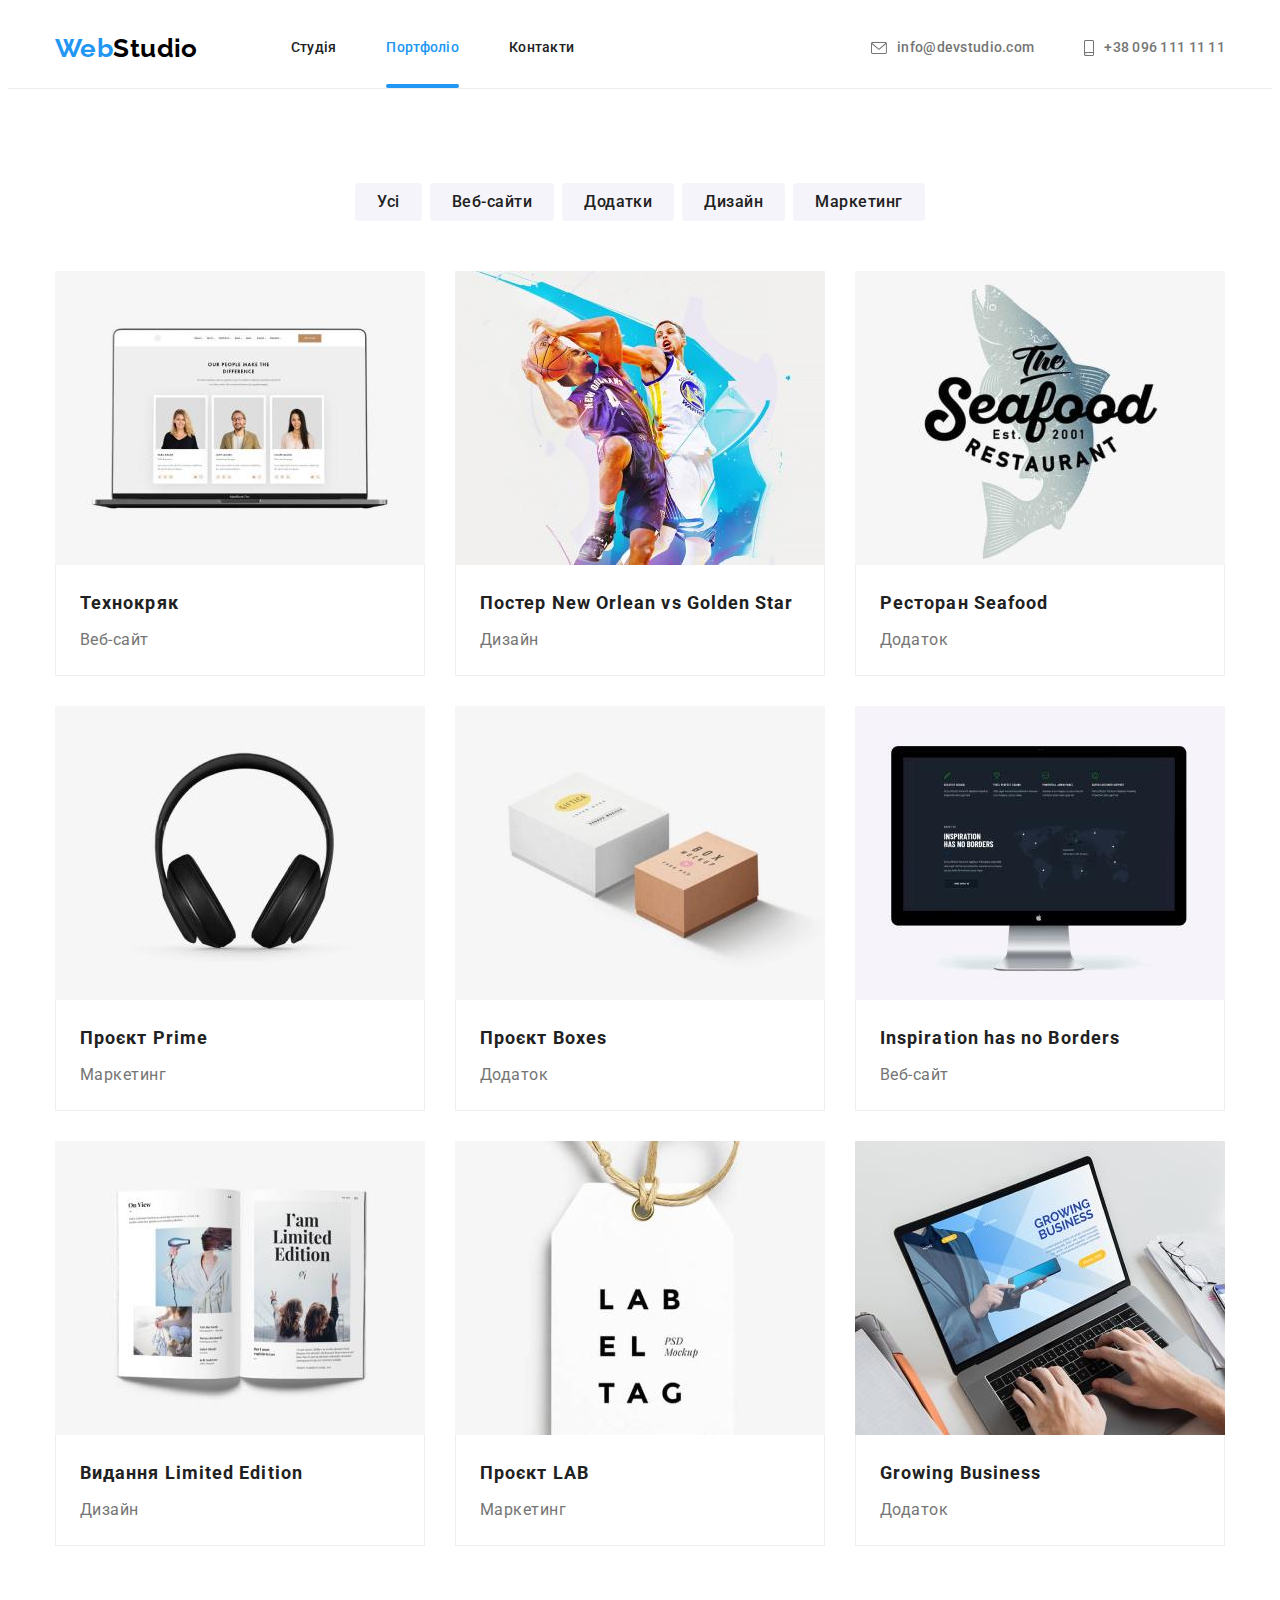
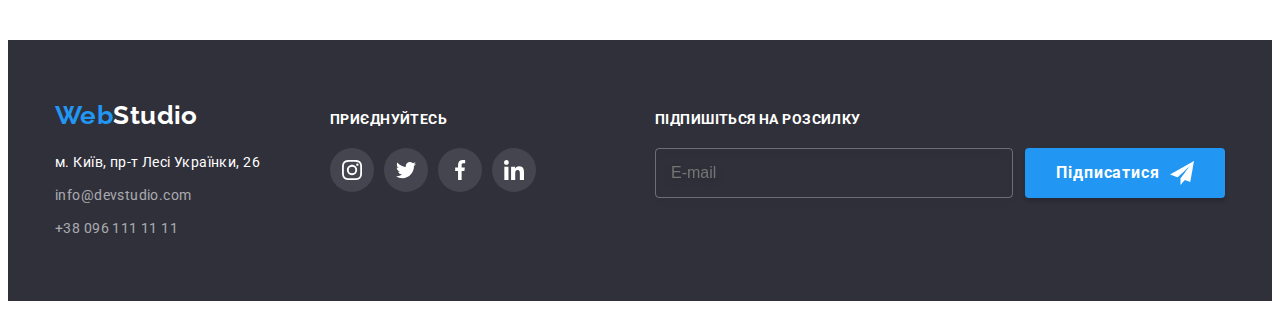
==== portfolio.html @ 184d9c99 "Initial commit" ====
<!DOCTYPE html>
<html lang="uk">
  <head>
    <meta charset="UTF-8" />
    <meta http-equiv="X-UA-Compatible" content="IE=edge" />
    <meta name="viewport" content="width=device-width, initial-scale=1.0" />
    <title>Портфоліо</title>
    <link
      rel="stylesheet"
      href="https://cdnjs.cloudflare.com/ajax/libs/modern-normalize/1.1.0/modern-normalize.min.css"
      integrity="sha512-wpPYUAdjBVSE4KJnH1VR1HeZfpl1ub8YT/NKx4PuQ5NmX2tKuGu6U/JRp5y+Y8XG2tV+wKQpNHVUX03MfMFn9Q=="
      crossorigin="anonymous"
      referrerpolicy="no-referrer"
    />
    <link
      href="https://fonts.googleapis.com/css2?family=Raleway:wght@700&family=Roboto:wght@400;500;700;900&display=swap"
      rel="stylesheet"
    />
    <link rel="stylesheet" href="./css/styles.css" />
  </head>
  <body>
    <!-- Header -->
    <header class="header">
      <div class="container header-container">
        <a class="logo" lang="en" href="./index.html">Web<span class="logo-studio">Studio</span></a>
        <nav class="main-menu">
          <ul class="site-nav">
            <li><a class="nav-link link" href="./index.html">Студія</a></li>
            <li><a class="nav-link link current" href="./portfolio.html">Портфоліо</a></li>
            <li><a class="nav-link link" href="#">Контакти</a></li>
          </ul>
        </nav>
        <ul class="contacts">
          <li>
            <a class="contacts-items" href="mailto:info@devstudio.com">
              <svg class="header-icon" width="16" height="12">
                <use href="./Images/symbol-defs.svg#envelope_new"></use>
              </svg>
              info@devstudio.com</a
            >
          </li>
          <li>
            <a class="contacts-items" href="tel:+380961111111">
              <svg class="header-icon" width="10" height="16">
                <use href="./Images/symbol-defs.svg#icon-smartphone"></use>
              </svg>
              +38 096 111 11 11</a
            >
          </li>
        </ul>
      </div>
    </header>
    <!-- Main section -->
    <main>
      <!-- Hero -->
      <section class="section">
        <div class="container">
          <h1 class="hidden-title">Портфоліо</h1>
          <ul class="filters">
            <li><button class="filter-button" type="button">Усі</button></li>
            <li><button class="filter-button" type="button">Веб-сайти</button></li>
            <li><button class="filter-button" type="button">Додатки</button></li>
            <li><button class="filter-button" type="button">Дизайн</button></li>
            <li><button class="filter-button" type="button">Маркетинг</button></li>
          </ul>
          <ul class="photo-list">
            <li class="photo-item">
              <a class="photo-link" href="#">
                <div class="team-thumb">
                  <img
                  src="./Images/img_portfolio(1).jpg"
                  alt="image_example_1"
                  width="370"
                  height="294"
                />
                <div class="overlay-portfolion">
                  <p class="overlay-text-portfolio">
                    Ресурс пропонує комплексні пропозиції з різним рівнем функціоналу та сервісів.
                    Все це дозволить відвідувачу отримати вичерпні відомості про компанію чи
                    приватну особу.
                  </p>
                </div>
                </div>
                <div class="portfolio-container">
                  <h2 class="portfolio-title">Технокряк</h2>
                  <p class="portfolio-paragraph">Веб-сайт</p>
                </div>
              </a>
            </li>
            <li class="photo-item">
              <a class="photo-link" href="#">
                <div class="team-thumb">
                  <img
                  src="./Images/img_portfolio2(1).jpg"
                  alt="image_example_2"
                  width="370"
                  height="294"
                />
                <div class="overlay-portfolion">
                  <p class="overlay-text-portfolio">
                    Ресурс пропонує комплексні пропозиції з різним рівнем функціоналу та сервісів.
                    Все це дозволить відвідувачу отримати вичерпні відомості про компанію чи
                    приватну особу.
                  </p>
                </div>
                </div>
                <div class="portfolio-container">
                  <h2 class="portfolio-title">
                    Постер <span lang="en">New Orlean vs Golden Star</span>
                  </h2>
                  <p class="portfolio-paragraph">Дизайн</p>
                </div>
              </a>
            </li>
            <li class="photo-item">
              <a class="photo-link" href="#">
                <div class="team-thumb">
                  <img
                  src="./Images/img_portfolio3(1).jpg"
                  alt="image_example_3"
                  width="370"
                  height="294"
                />
                <div class="overlay-portfolion">
                  <p class="overlay-text-portfolio">
                    Ресурс пропонує комплексні пропозиції з різним рівнем функціоналу та сервісів.
                    Все це дозволить відвідувачу отримати вичерпні відомості про компанію чи
                    приватну особу.
                  </p>
                </div>
                </div>
                <div class="portfolio-container">
                  <h2 class="portfolio-title">Ресторан <span lang="en">Seafood</span></h2>
                  <p class="portfolio-paragraph">Додаток</p>
                </div>
              </a>
            </li>
            <li class="photo-item">
              <a class="photo-link" href="#">
                <div class="team-thumb">
                  <img
                  src="./Images/img_portfolio4(1).jpg"
                  alt="image_example_4"
                  width="370"
                  height="294"
                />
                <div class="overlay-portfolion">
                  <p class="overlay-text-portfolio">
                    Ресурс пропонує комплексні пропозиції з різним рівнем функціоналу та сервісів.
                    Все це дозволить відвідувачу отримати вичерпні відомості про компанію чи
                    приватну особу.
                  </p>
                </div>
                </div>
                <div class="portfolio-container">
                  <h2 class="portfolio-title">Проєкт <span lang="en">Prime</span></h2>
                  <p class="portfolio-paragraph">Маркетинг</p>
                </div>
              </a>
            </li>
            <li class="photo-item">
              <a class="photo-link" href="#">
                <div class="team-thumb">
                  <img
                  src="./Images/img_portfolio5(1).jpg"
                  alt="image_example_5"
                  width="370"
                  height="294"
                />
                <div class="overlay-portfolion">
                  <p class="overlay-text-portfolio">
                    Ресурс пропонує комплексні пропозиції з різним рівнем функціоналу та сервісів.
                    Все це дозволить відвідувачу отримати вичерпні відомості про компанію чи
                    приватну особу.
                  </p>
                </div>
                </div>
                <div class="portfolio-container">
                  <h2 class="portfolio-title">Проєкт <span lang="en">Boxes</span></h2>
                  <p class="portfolio-paragraph">Додаток</p>
                </div>
              </a>
            </li>
            <li class="photo-item">
              <a class="photo-link" href="#">
                <div class="team-thumb">
                  <img
                  src="./Images/img_portfolio6(1).jpg"
                  alt="image_example_6"
                  width="370"
                  height="294"
                />
                <div class="overlay-portfolion">
                  <p class="overlay-text-portfolio">
                    Ресурс пропонує комплексні пропозиції з різним рівнем функціоналу та сервісів.
                    Все це дозволить відвідувачу отримати вичерпні відомості про компанію чи
                    приватну особу.
                  </p>
                </div>
                </div>
                <div class="portfolio-container">
                  <h2 class="portfolio-title" lang="en">Inspiration has no Borders</h2>
                  <p class="portfolio-paragraph">Веб-сайт</p>
                </div>
              </a>
            </li>
            <li class="photo-item">
              <a class="photo-link" href="#">
                <div class="team-thumb">
                  <img
                  src="./Images/img_portfolio7(1).jpg"
                  alt="image_example_7"
                  width="370"
                  height="294"
                />
                <div class="overlay-portfolion">
                  <p class="overlay-text-portfolio">
                    Ресурс пропонує комплексні пропозиції з різним рівнем функціоналу та сервісів.
                    Все це дозволить відвідувачу отримати вичерпні відомості про компанію чи
                    приватну особу.
                  </p>
                </div>
                </div>
                <div class="portfolio-container">
                  <h2 class="portfolio-title">Видання <span lang="en">Limited Edition</span></h2>
                  <p class="portfolio-paragraph">Дизайн</p>
                </div>
              </a>
            </li>
            <li class="photo-item">
              <a class="photo-link" href="#">
                <div class="team-thumb">
                  <img
                  src="./Images/img_portfolio8(1).jpg"
                  alt="image_example_8"
                  width="370"
                  height="294"
                />
                <div class="overlay-portfolion">
                  <p class="overlay-text-portfolio">
                    Ресурс пропонує комплексні пропозиції з різним рівнем функціоналу та сервісів.
                    Все це дозволить відвідувачу отримати вичерпні відомості про компанію чи
                    приватну особу.
                  </p>
                </div>
                </div>
                <div class="portfolio-container">
                  <h2 class="portfolio-title">Проєкт LAB</h2>
                  <p class="portfolio-paragraph">Маркетинг</p>
                </div>
              </a>
            </li>
            <li class="photo-item">
              <a class="photo-link" href="#">
                <div class="team-thumb">
                  <img
                  src="./Images/img_portfolio9(1).jpg"
                  alt="image_example_9"
                  width="370"
                  height="294"
                />
                <div class="overlay-portfolion">
                  <p class="overlay-text-portfolio">
                    Ресурс пропонує комплексні пропозиції з різним рівнем функціоналу та сервісів.
                    Все це дозволить відвідувачу отримати вичерпні відомості про компанію чи
                    приватну особу.
                  </p>
                </div>
                </div>
                <div class="portfolio-container">
                  <h2 class="portfolio-title" lang="en">Growing Business</h2>
                  <p class="portfolio-paragraph">Додаток</p>
                </div>
              </a>
            </li>
          </ul>
        </div>
      </section>
    </main>
    <!-- Footer -->
     <footer class="footer">
      <div class="container">
        <div class="footer-container-main">
          <a class="logo" lang="en" href="./index.html"
            >Web<span class="logo-studio-footer">Studio</span></a
          >

          <address class="address-bar">
            <ul class="footer-address">
              <li>
                <a
                  class="main-address"
                  target="_blank"
                  rel="noopener noreferrer nofollow"
                  href="https://goo.gl/maps/YBQsW2oM5pBxSqpX7"
                  >м. Київ, пр-т Лесі Українки, 26</a
                >
              </li>
              <li class="footer-link">
                <a class="footer-phone-mail" href="mailto:info@devstudio.com">info@devstudio.com</a>
              </li>
              <li class="footer-link">
                <a class="footer-phone-mail" href="tel:+380961111111">+38 096 111 11 11</a>
              </li>
            </ul>
          </address>
        </div>
        <div class="footer-social-links">
          <p class="footer-social-title">ПРИЄДНУЙТЕСЬ</p>
          <ul class="socials-footer">
            <li class="socials-item-footer">
              <a
                class="socials-link-footer"
                href="https://instagram.com"
                target="_blank"
                rel="noopener noreferrer nofollow"
                aria-label="Instagram"
              >
                <svg class="socials-icon-footer" width="20" height="20">
                  <use href="./Images/symbol-defs.svg#icon-instagram"></use></svg
              ></a>
            </li>
            <li class="socials-item-footer">
              <a
                class="socials-link-footer"
                href="https://twitter.com"
                target="_blank"
                rel="noopener noreferrer nofollow"
                aria-label="Twitter"
              >
                <svg class="socials-icon-footer" width="20" height="20">
                  <use href="./Images/symbol-defs.svg#icon-twitter"></use></svg
              ></a>
            </li>
            <li class="socials-item-footer">
              <a
                class="socials-link-footer"
                href="https://facebook.com"
                target="_blank"
                rel="noopener noreferrer nofollow"
                aria-label="Facebook"
              >
                <svg class="socials-icon-footer" width="20" height="20">
                  <use href="./Images/symbol-defs.svg#icon-facebook"></use></svg
              ></a>
            </li>
            <li class="socials-item-footer">
              <a
                class="socials-link-footer"
                href="https//:linkedin.com"
                target="_blank"
                rel="noopener noreferrer nofollow"
                aria-label="Linkedin"
              >
                <svg class="socials-icon-footer" width="20" height="20">
                  <use href="./Images/symbol-defs.svg#icon-linkedin"></use></svg
              ></a>
            </li>
          </ul>
        </div>
        <div class="subscription">
        <p class="call-to-action">Підпишіться на розсилку</p>
        <form class="subscription-form">
            <label><input class="subscription-email" type="email" name="user_email" placeholder="E-mail" required></label>
            <button class="subscription-btn" type="submit">Підписатися</button>
        </form>
        </div>
      </div>
    </footer>
  </body>
</html>
---- css/styles.css ----
html {
  box-sizing: border-box;
}
*,
*::before,
*::after {
  box-sizing: inherit;
}

h1,
h2,
h3,
h4,
h5,
h6,
p {
  margin: 0;
}
ul {
  margin: 0;
  padding-left: 0;
  list-style: none;
}

img {
  display: block;
  max-width: 100%;
  height: auto;
}

body {
  background-color: var(--primary-background-color);
  font-family: 'Roboto', sans-serif;
  font-size: 14px;
  letter-spacing: 0.03em;
}
.container {
  width: 1200px;
  padding-right: 15px;
  padding-left: 15px;
  margin-left: auto;
  margin-right: auto;
}

.section {
  padding-top: 94px;
  padding-bottom: 94px;
}

button {
  display: block;
  cursor: pointer;
  border: none;
  border-radius: 4px;
}

:root {
  --primary-title-color: #212121;
  --paragraph-color: #757575;
  --primary-background-color: #ffffff;
  --accent-color: #2196f3;
  --additional-bg-color: #f5f4fa;
  --footer-bg-color: #2f303a;
  --hero-btn-hover: #188ce8;
  --items: 3;
  --indent: 30px;
  --animate: 250ms cubic-bezier(0.4, 0, 0.2, 1);
}
/* Logotype */
.logo {
  font-family: 'Raleway';
  font-weight: 700;
  font-size: 26px;
  line-height: 1.19;
  text-decoration: none;
  color: var(--accent-color);
}
.logo-studio {
  color: #000000;
}

.logo-studio-footer {
  color: #ffffff;
}
/* Header*/
.site-nav,
.link {
  position: relative;
  font-weight: 500;
  line-height: 1.14;
  letter-spacing: 0.02em;
  list-style: none;
  text-decoration: none;
  color: var(--primary-title-color);

  transition: color var(--animate);
}

.site-nav,
.link:hover,
.site-nav,
.link:focus {
  color: var(--accent-color);
}
.current {
  color: var(--accent-color);
}
.current::after {
  position: absolute;
  content: '';

  display: block;
  left: 0;
  bottom: 0;

  width: 100%;
  height: 4px;

  background: #2196f3;
  border-radius: 2px;
}
.contacts {
  list-style: none;

  display: flex;
  gap: 50px;
  margin-left: auto;
}
.contacts-items {
  font-weight: 500;
  line-height: 1.14;
  letter-spacing: 0.02em;
  color: var(--paragraph-color);
  text-decoration: none;

  transition: color var(--animate);
}
.contacts-items:hover,
.contacts-items:focus {
  color: var(--accent-color);
}

.header-icon {
  fill: currentColor;
}
.contacts-items {
  display: flex;
  align-items: center;
  gap: 10px;
}

.nav-link {
  display: block;
  padding-top: 32px;
  padding-bottom: 32px;
}
.header {
  border-bottom-color: rgb(236, 236, 236);
  border-bottom-style: solid;
  border-bottom-width: 1px;
}

.header-container {
  display: flex;
  align-items: center;
}
.site-nav {
  display: flex;
  gap: 50px;
}
.main-menu {
  margin-left: 93px;
}

/* Hero */
.hero {
  background-color: var(--footer-bg-color);
  background-image: linear-gradient(rgba(47, 48, 58, 0.4), rgba(47, 48, 58, 0.4)),
    url(../Images/hero-bgc.jpg);
  background-repeat: no-repeat;
  background-position: center;
  background-size: cover;
  height: 600px;

  max-width: 1600px;
  margin: 0 auto;
  padding: 200px 0;
  text-align: center;
}

.main-title {
  width: 696px;
  margin: 0 auto;
  font-weight: 900;
  font-size: 44px;
  line-height: 1.36;
  text-align: center;
  letter-spacing: 0.06em;
  text-transform: uppercase;
  color: var(--primary-background-color);
}
.primary-button {
  display: block;
  padding: 10px 32px 10px 32px;
  margin: 0 auto;
  margin-top: 30px;

  background-color: var(--accent-color);
  box-shadow: 0px 4px 4px rgba(0, 0, 0, 0.15);
  border-radius: 4px;
  color: var(--primary-background-color);
  cursor: pointer;
  font-family: 'Roboto';
  font-weight: 700;
  font-size: 16px;
  line-height: 1.87;
  letter-spacing: 0.06em;
  border: none;

  transition: background-color var(--animate);
}
.primary-button:hover,
.primary-button:focus {
  background-color: var(--hero-btn-hover);
}

.backdrop {
  position: fixed;
  top: 0;
  left: 0;
  width: 100%;
  height: 100%;

  background-color: rgba(0, 0, 0, 0.2);

  z-index: 100;

  transition: opacity var(--animate), visibility var(--animate);
}
.backdrop.is-hidden {
  opacity: 0;
  pointer-events: none;
  visibility: hidden;
}
.modal {
  position: absolute;
  top: 50%;
  left: 50%;
  transform: translate(-50%, -50%);

  min-width: 528px;
  min-height: 581px;
  padding: 40px;
  background-color: #ffffff;
  box-shadow: 0px 1px 3px rgba(0, 0, 0, 0.12), 0px 1px 1px rgba(0, 0, 0, 0.14),
    0px 2px 1px rgba(0, 0, 0, 0.2);
  border-radius: 4px;
  transition: transform var(--animate), opacity var(--animate);
}
.backdrop.is-hidden .modal {
  transform: translate(-50%, -70%);
  opacity: 0;
}
.circle {
  position: absolute;
  padding: 0;
  display: inline-flex;
  justify-content: center;
  align-items: center;

  top: 8px;
  right: 8px;
  width: 30px;
  height: 30px;
  background-color: #ffffff;
  border: 1px solid rgba(0, 0, 0, 0.1);
  border-radius: 50%;

  
}
.cross-icon {
  fill: #000000;
  transition: fill  var(--animate);
}
.circle:hover .cross-icon {
  fill: var(--accent-color);
}
.circle:focus .cross-icon {
  fill: var(--accent-color);
}
.modal-label {
  display: block;
  font-weight: 700;
  font-size: 20px;
  line-height: 1.15;
  text-align: center;
  margin-bottom: 12px;

  color: var(--primary-title-color);
}
.modal-form-wrapper {
  position: relative;
}

.modal-form-label {
  display: block;
  margin-top: 10px;
  margin-bottom: 4px;
  font-weight: 400;
  font-size: 12px;
  line-height: 1.16;
  text-align: left;
  letter-spacing: 0.01em;

  color: #757575;
}
.modal-form-label:first-child {
  margin-top: 0;
}
.modal-form-field {
  width: 100%;
  height: 40px;
  padding-left: 42px;
  padding-right: 42px;

  outline-offset: -1px;
  border: 1px solid rgba(33, 33, 33, 0.2);
  border-radius: 4px;

  transition: border var(--animate), outline var(--animate);
}
.modal-form-group {
  margin-bottom: 20px;
}
.modal-form-field:hover {
  border: 1px solid var(--accent-color);
}
.modal-form-field:focus {
  outline: 1px solid var(--accent-color);
}
.modal-icon {
  position: absolute;
  top: 50%;
  left: 15px;
  transform: translateY(-50%);

  transition: fill var(--animate);
}
.modal-form-field:hover + .modal-icon,
.modal-form-field:focus + .modal-icon {
  fill: var(--accent-color);
}
.modal-textarea {
  resize: none;
  height: 120px;
  padding: 12px 16px;
}
.agreement-group {
  display: flex;
  justify-content: center;
  align-items: center;
  gap: 9px;
}
.agreement {
  font-weight: 400;
  font-size: 14px;
  line-height: 1.71;

  color: var(--paragraph-color);
  user-select: none;
}
.agreement-link {
  color: var(--accent-color);
  text-underline-position: under;
}
.modal-checkbox {
  appearance: none;
  width: 16px;
  height: 15px;

  outline: 1px solid transparent;
  outline-offset: -1px;
  border: 1px solid var(--paragraph-color);
  border-radius: 2px;
  background-size: 0;
  background-repeat: no-repeat;
  background-position: center;
  transition: background-size var(--animate), outline-color var(--animate), 
  background-color var(--animate);
}
.modal-checkbox:checked {
  outline-color: var(--accent-color);
  background-color: var(--accent-color);
  background-image: url("data:image/svg+xml,%3Csvg width='13' height='10' viewBox='0 0 13 10' fill='none' xmlns='http://www.w3.org/2000/svg'%3E%3Cpath d='M1.95703 4.75166L1.88825 4.68604L1.81923 4.75141L0.93123 5.59258L0.854858 5.66492L0.930974 5.73753L4.42671 9.07236L4.49574 9.1382L4.56476 9.07236L12.069 1.91352L12.1449 1.84116L12.069 1.76881L11.1873 0.927644L11.1183 0.861826L11.0493 0.927611L4.49577 7.17353L1.95703 4.75166Z' fill='white' stroke='white' stroke-width='0.2'/%3E%3C/svg%3E%0A");
  background-size: 11px 8px;
}
.modal-form-btn {
  padding-top: 10px;
  padding-bottom: 10px;
  margin-top: 30px;
  margin-left: auto;
  margin-right: auto;
  width: 200px;
  height: 50px;

  background-color: var(--accent-color);
  border-radius: 4px;
  border: none;
  font-family: 'Roboto';
  font-style: normal;
  font-weight: 700;
  font-size: 16px;
  line-height: 1.88;
  letter-spacing: 0.06em;
  color: #ffffff;
  box-shadow: 0px 4px 4px rgba(0, 0, 0, 0.15);

  transition: background-color var(--animate);
}
.modal-form-btn:hover,
.modal-form-btn:focus {
  background-color: var(--hero-btn-hover);
}

/* what we have? */

.hidden-title {
  position: absolute;
  white-space: nowrap;
  width: 1px;
  height: 1px;
  overflow: hidden;
  border: 0;
  padding: 0;
  clip: rect(0 0 0 0);
  clip-path: inset(50%);
  margin: -1px;
}

.grey-box {
  display: flex;
  align-items: center;
  justify-content: center;

  width: 270px;
  height: 120px;
  background: #f5f4fa;
  border-radius: 4px;

  margin-bottom: 30px;
}
.antenna {
}
.clock {
}
.diagram {
}
.astronaut {
}

.benefits {
  display: flex;
  gap: 30px;
}
.benefits-title {
  font-weight: 700;
  line-height: 1.14;
  text-transform: uppercase;
  color: var(--primary-title-color);
  font-size: 14px;
  margin-bottom: 10px;
}
.benefits-paragraph {
  line-height: 1.71;
  color: var(--paragraph-color);
}
/* what we do */
.primary-title {
  font-family: 'Roboto';
  font-weight: 700;
  font-size: 36px;
  line-height: 1.16;
  text-align: center;
  letter-spacing: 0.03em;
}
.what-we-do-photo {
  display: flex;
  gap: 30px;

  margin-top: 50px;
}
.what-we-do {
  padding-top: 0;
}
.what-we-do-list {
  position: relative;
}

.overlay-text {
  position: absolute;

  color: #ffffff;
  text-transform: uppercase;
  font-weight: 700;
  line-height: 1.14;

  bottom: 0;

  width: 100%;
  height: 70px;
  background-color: rgba(47, 48, 58, 0.8);

  display: flex;
  align-items: center;
  justify-content: center;
}

/* Our team */
.our-team {
  background-color: var(--additional-bg-color);
}
.our-team-list {
  display: flex;
  gap: 30px;
  margin-top: 50px;
}

.member-info {
  padding-top: 30px;
  padding-bottom: 30px;
}

.member-container {
  background: #ffffff;
  box-shadow: 0px 1px 3px rgba(0, 0, 0, 0.12), 0px 1px 1px rgba(0, 0, 0, 0.14),
    0px 2px 1px rgba(0, 0, 0, 0.2);
  border-radius: 0px 0px 4px 4px;
}

.our-team-title {
  font-family: 'Roboto';
  font-weight: 500;
  font-size: 16px;
  line-height: 1.18;
  text-align: center;
  letter-spacing: 0.03em;
  color: var(--primary-title-color);
  margin-bottom: 10px;
}
.our-team-paragraph {
  font-family: 'Roboto';
  font-size: 16px;
  line-height: 1.18;
  text-align: center;
  letter-spacing: 0.03em;
  color: var(--paragraph-color);

  margin-bottom: 16px;
}
.socials {
  display: flex;
  justify-content: center;
  align-items: center;
  gap: 10px;
}

.socials-link {
  display: flex;
  justify-content: center;
  align-items: center;
  width: 44px;
  height: 44px;
  border-radius: 50%;

  color: #afb1b8;

  transition: background-color var(--animate), color var(--animate);
}
.socials-icon {
  fill: currentColor;
}

.socials-link:hover,
.socials-link:focus {
  background-color: var(--accent-color);
  color: var(--primary-background-color);
}

/* Best clients */
.best-clients-list {
  display: flex;
  gap: 30px;
  margin-top: 50px;
}
.best-clients-link {
  display: flex;
  justify-content: center;
  align-items: center;

  width: 170px;
  height: 92px;
  border: 1px solid currentColor;
  color: #afb1b8;
  border-radius: 4px;

  transition: color var(--animate);
}

.best-clients-icon {
  fill: currentColor;
}

.best-clients-link:hover,
.best-clients-link:focus {
  color: var(--accent-color);
}

/* Footer  */
.footer {
  background-color: var(--footer-bg-color);
  padding-top: 60px;
  padding-bottom: 60px;
}
.footer > .container {
  display: flex;
  align-items: baseline;
}

.footer-address {
  font-style: normal;
}
.address-bar {
  margin-top: 20px;
}
.footer-phone-mail {
  font-family: 'Roboto';
  font-size: 14px;
  line-height: 1.71;
  letter-spacing: 0.03em;
  color: rgba(255, 255, 255, 0.6);
  text-decoration: none;

  transition: color var(--animate);
}
.footer-phone-mail:hover,
.footer-phone-mail:focus {
  color: var(--accent-color);
}
.main-address {
  font-family: 'Roboto';
  font-size: 14px;
  line-height: 1.71;
  letter-spacing: 0.03em;
  color: var(--primary-background-color);
  text-decoration: none;

  transition: color var(--animate);
}
.footer-link:not(:first-child) {
  margin-top: 9px;
}
.main-address:hover,
.main-address:focus {
  color: var(--accent-color);
}

.footer-social-title {
  font-weight: 700;
  line-height: 1.14;

  color: #ffffff;
}

.footer-social-links {
  margin-left: 70px;
}
.socials-footer {
  display: flex;
  gap: 10px;
  margin-top: 20px;
}

.socials-link-footer {
  display: flex;
  justify-content: center;
  align-items: center;
  width: 44px;
  height: 44px;
  border-radius: 50%;

  background-color: rgba(255, 255, 255, 0.1);

  transition: color var(--animate), background-color var(--animate);
}

.socials-icon-footer {
  fill: #ffffff;
}

.socials-link-footer:hover,
.socials-link-footer:focus {
  background-color: var(--accent-color);
  color: var(--primary-background-color);
}

/* Portfolio page */
.filters {
  display: flex;
  justify-content: center;
  gap: 8px;
}
.filter-button {
  font-family: 'Roboto';
  font-weight: 500;
  font-size: 16px;
  line-height: 1.62;
  text-align: center;
  letter-spacing: 0.03em;
  cursor: pointer;
  background-color: var(--additional-bg-color);
  color: var(--primary-title-color);
  border: none;
  border-radius: 4px;
  padding: 6px 22px;

  transition: background-color var(--animate), color var(--animate), box-shadow var(--animate),
    border-radius var(--animate);
}

.filter-button:hover,
.filter-button:focus {
  background-color: var(--accent-color);
  color: var(--primary-background-color);
  box-shadow: 0px 3px 1px rgba(0, 0, 0, 0.1), 0px 1px 2px rgba(0, 0, 0, 0.08),
    0px 2px 2px rgba(0, 0, 0, 0.12);
}
.photo-list {
  display: flex;
  flex-wrap: wrap;
  gap: var(--indent);
  margin-top: 50px;
  gap: 30px;
}
.photo-item {
  flex-basis: calc((100% - 60px) / 3);
}
.photo-link {
  display: block;
  text-decoration: none;

  transition: box-shadow var(--animate);
}
.photo-link:hover,
.photo-link:focus {
  box-shadow: 0px 1px 1px rgba(0, 0, 0, 0.12), 0px 4px 4px rgba(0, 0, 0, 0.06),
    1px 4px 6px rgba(0, 0, 0, 0.16);
}
.portfolio-title {
  font-weight: 700;
  font-size: 18px;
  line-height: 2;
  letter-spacing: 0.06em;
  color: var(--primary-title-color);
}
.portfolio-paragraph {
  font-size: 16px;
  line-height: 1.88;
  letter-spacing: 0.03em;
  color: var(--paragraph-color);

  margin-top: 4px;
}
/* subscription form */
.subscription {
  margin-left: auto; 
}
.subscription-email {
  width: 358px;
  height: 50px;
  padding-left: 15px;

  font-size: 16px;
  line-height: 1.25;

  outline: unset;
  border: none;
  border: 1px solid rgba(255, 255, 255, 0.3);
  filter: drop-shadow(0px 4px 4px rgba(0, 0, 0, 0.15));
  border-radius: 4px;
  background-color: transparent;
  color: #ffffff;
}

.call-to-action {
  font-weight: 700;
  font-size: 14px;
  line-height: 1.14;
  text-transform: uppercase;

  color: #ffffff;
}
.subscription-form {
  display: flex;
  justify-content: center;
  align-items: center;
  gap: 12px;
  margin-top: 20px;
}
.subscription-btn {
  display: flex;
  justify-content: center;
  align-items: center;
  gap: 10px;
  padding-top: 10px;
  padding-bottom: 10px;
  width: 200px;
  height: 50px;

  background-color: var(--accent-color);
  box-shadow: 0px 4px 4px rgba(0, 0, 0, 0.15);
  border-radius: 4px;
  border: none;
  font-family: 'Roboto';
  font-style: normal;
  font-weight: 700;
  font-size: 16px;
  line-height: 1.88;
  letter-spacing: 0.06em;
  color: #ffffff;

  transition: background-color var(--animate);
}
.subscription-btn::after {
  content: '';
  height: 24px;
  width: 24px;
 background-image: url(../Images/telegram.png);
}
.subscription-btn:hover,
.subscription-btn:focus {
  background-color: var(--hero-btn-hover);
}


.portfolio-container {
  border: 1px solid #eeeeee;

  padding: 20px 24px;
  border-top: none;
}

/* overlay */
.team-thumb {
  position: relative;
  overflow: hidden;
}
.overlay-portfolion {
  position: absolute;
  top: 0;
  left: 0;

  transform: translateY(100%);

  width: 100%;
  height: 100%;
  padding: 63px 24px;
  display: flex;
  align-items: center;

  background: rgba(33, 150, 243, 0.9);

  transition: transform var(--animate);
}

.photo-link:hover .overlay-portfolion,
.photo-link:focus .overlay-portfolion {
  transform: translateY(0);
}
.overlay-text-portfolio {
  text-align: left;
  text-transform: none;
  font-style: normal;
  font-weight: 400;
  font-size: 18px;
  line-height: 1.56;
  color: #ffffff;
}
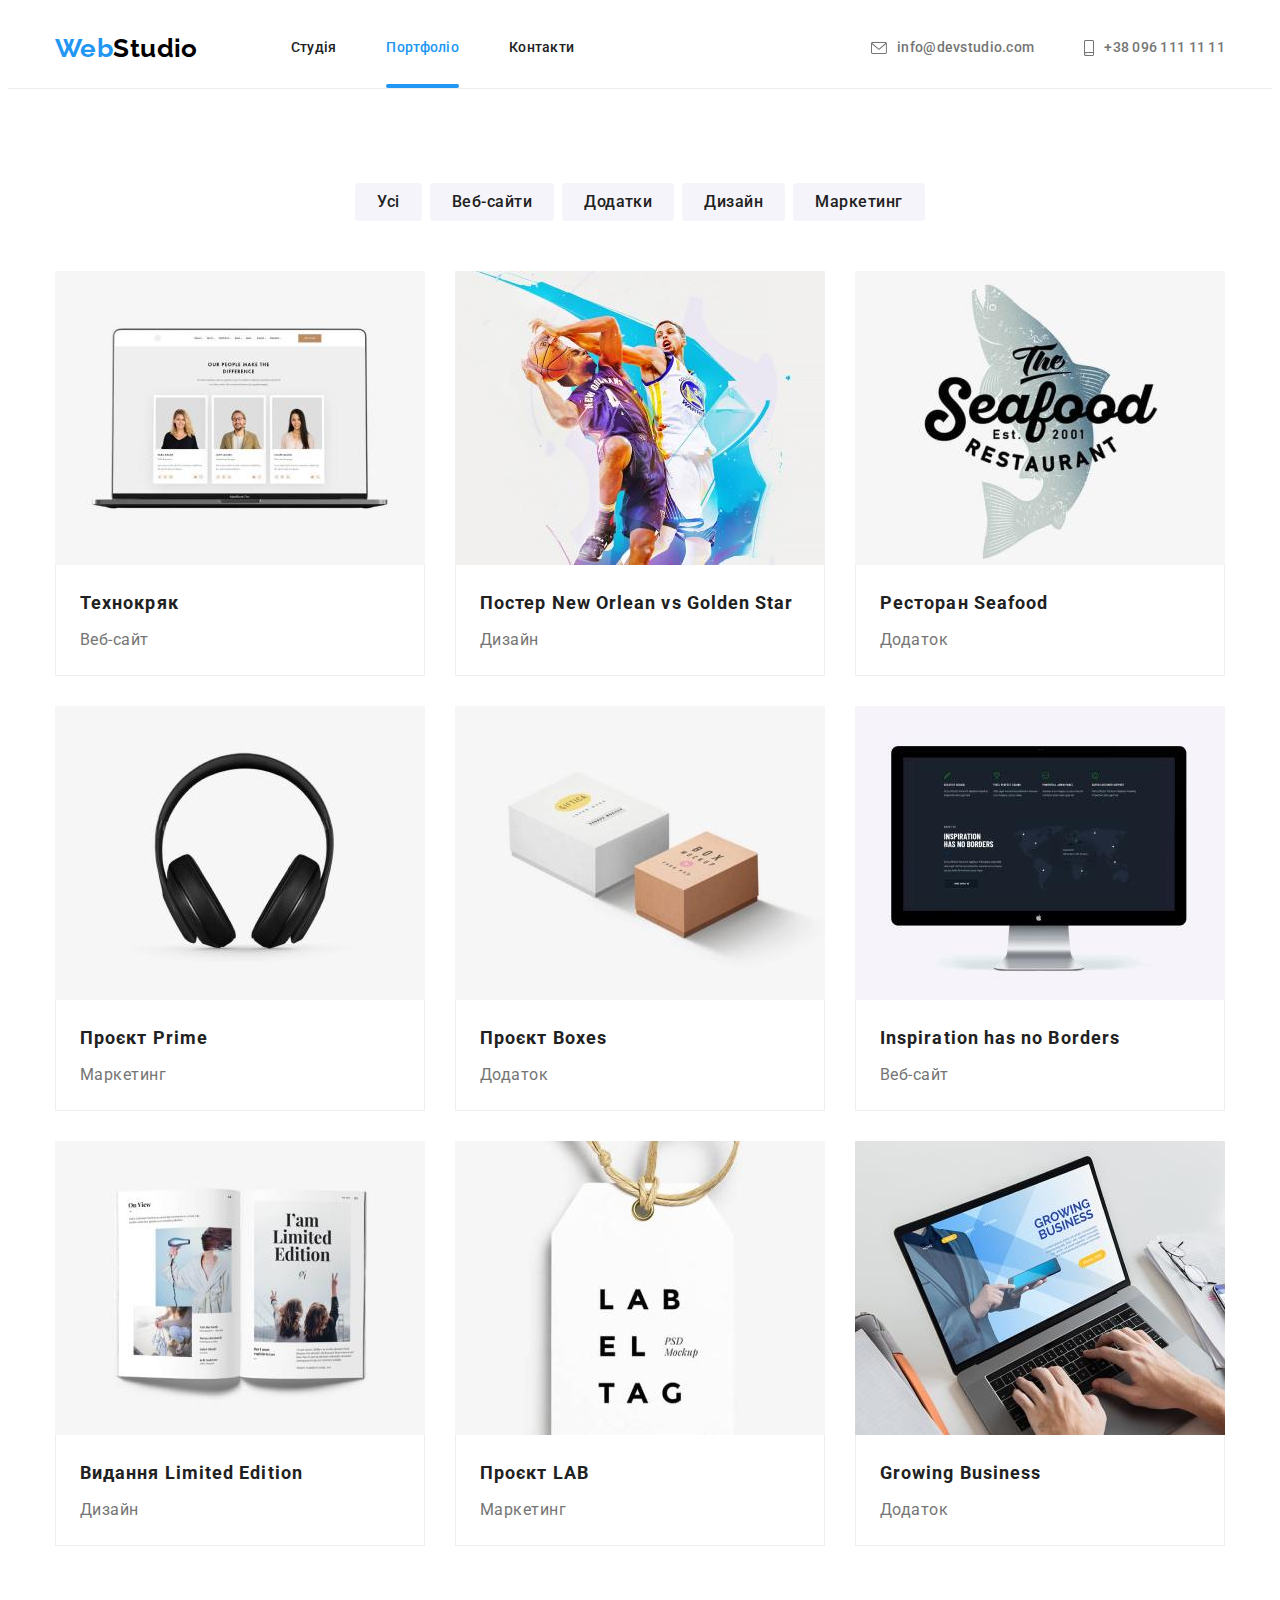
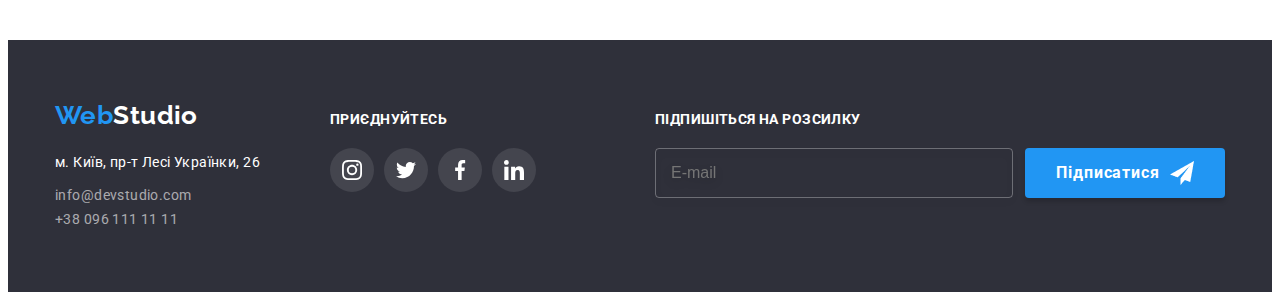
==== commit ca44d004: "BEM methodology added" ====
--- a/portfolio.html
+++ b/portfolio.html
@@ -22,26 +22,26 @@
     <!-- Header -->
     <header class="header">
       <div class="container header-container">
-        <a class="logo" lang="en" href="./index.html">Web<span class="logo-studio">Studio</span></a>
-        <nav class="main-menu">
-          <ul class="site-nav">
-            <li><a class="nav-link link" href="./index.html">Студія</a></li>
-            <li><a class="nav-link link current" href="./portfolio.html">Портфоліо</a></li>
-            <li><a class="nav-link link" href="#">Контакти</a></li>
+        <a class="logo" lang="en" href="./index.html">Web<span class="logo__studio">Studio</span></a>
+        <nav class="nav">
+          <ul class="nav__list">
+            <li><a class="nav__link link" href="./index.html">Студія</a></li>
+            <li><a class="nav__link link nav__link--current" href="./portfolio.html">Портфоліо</a></li>
+            <li><a class="nav__link link" href="#">Контакти</a></li>
           </ul>
         </nav>
         <ul class="contacts">
           <li>
-            <a class="contacts-items" href="mailto:info@devstudio.com">
-              <svg class="header-icon" width="16" height="12">
+            <a class="contacts__items" href="mailto:info@devstudio.com">
+              <svg class="contacts__icon" width="16" height="12">
                 <use href="./Images/symbol-defs.svg#envelope_new"></use>
               </svg>
               info@devstudio.com</a
             >
           </li>
           <li>
-            <a class="contacts-items" href="tel:+380961111111">
-              <svg class="header-icon" width="10" height="16">
+            <a class="contacts__items" href="tel:+380961111111">
+              <svg class="contacts__icon" width="10" height="16">
                 <use href="./Images/symbol-defs.svg#icon-smartphone"></use>
               </svg>
               +38 096 111 11 11</a
@@ -57,15 +57,15 @@
         <div class="container">
           <h1 class="hidden-title">Портфоліо</h1>
           <ul class="filters">
-            <li><button class="filter-button" type="button">Усі</button></li>
-            <li><button class="filter-button" type="button">Веб-сайти</button></li>
-            <li><button class="filter-button" type="button">Додатки</button></li>
-            <li><button class="filter-button" type="button">Дизайн</button></li>
-            <li><button class="filter-button" type="button">Маркетинг</button></li>
+            <li><button class="filter__button" type="button">Усі</button></li>
+            <li><button class="filter__button" type="button">Веб-сайти</button></li>
+            <li><button class="filter__button" type="button">Додатки</button></li>
+            <li><button class="filter__button" type="button">Дизайн</button></li>
+            <li><button class="filter__button" type="button">Маркетинг</button></li>
           </ul>
-          <ul class="photo-list">
-            <li class="photo-item">
-              <a class="photo-link" href="#">
+          <ul class="photos">
+            <li class="photos__item">
+              <a class="photos__link" href="#">
                 <div class="team-thumb">
                   <img
                   src="./Images/img_portfolio(1).jpg"
@@ -73,22 +73,22 @@
                   width="370"
                   height="294"
                 />
-                <div class="overlay-portfolion">
-                  <p class="overlay-text-portfolio">
-                    Ресурс пропонує комплексні пропозиції з різним рівнем функціоналу та сервісів.
-                    Все це дозволить відвідувачу отримати вичерпні відомості про компанію чи
-                    приватну особу.
-                  </p>
-                </div>
-                </div>
-                <div class="portfolio-container">
-                  <h2 class="portfolio-title">Технокряк</h2>
-                  <p class="portfolio-paragraph">Веб-сайт</p>
-                </div>
-              </a>
-            </li>
-            <li class="photo-item">
-              <a class="photo-link" href="#">
+                <div class="overlay-portfolio">
+                  <p class="overlay-portfolio__text">
+                    Ресурс пропонує комплексні пропозиції з різним рівнем функціоналу та сервісів.
+                    Все це дозволить відвідувачу отримати вичерпні відомості про компанію чи
+                    приватну особу.
+                  </p>
+                </div>
+                </div>
+                <div class="portfolio-container">
+                  <h2 class="portfolio-container__title">Технокряк</h2>
+                  <p class="portfolio-container__description">Веб-сайт</p>
+                </div>
+              </a>
+            </li>
+            <li class="photos__item">
+              <a class="photos__link" href="#">
                 <div class="team-thumb">
                   <img
                   src="./Images/img_portfolio2(1).jpg"
@@ -96,24 +96,24 @@
                   width="370"
                   height="294"
                 />
-                <div class="overlay-portfolion">
-                  <p class="overlay-text-portfolio">
-                    Ресурс пропонує комплексні пропозиції з різним рівнем функціоналу та сервісів.
-                    Все це дозволить відвідувачу отримати вичерпні відомості про компанію чи
-                    приватну особу.
-                  </p>
-                </div>
-                </div>
-                <div class="portfolio-container">
-                  <h2 class="portfolio-title">
+                <div class="overlay-portfolio">
+                  <p class="overlay-portfolio__text">
+                    Ресурс пропонує комплексні пропозиції з різним рівнем функціоналу та сервісів.
+                    Все це дозволить відвідувачу отримати вичерпні відомості про компанію чи
+                    приватну особу.
+                  </p>
+                </div>
+                </div>
+                <div class="portfolio-container">
+                  <h2 class="portfolio-container__title">
                     Постер <span lang="en">New Orlean vs Golden Star</span>
                   </h2>
-                  <p class="portfolio-paragraph">Дизайн</p>
-                </div>
-              </a>
-            </li>
-            <li class="photo-item">
-              <a class="photo-link" href="#">
+                  <p class="portfolio-container__description">Дизайн</p>
+                </div>
+              </a>
+            </li>
+            <li class="photos__item">
+              <a class="photos__link" href="#">
                 <div class="team-thumb">
                   <img
                   src="./Images/img_portfolio3(1).jpg"
@@ -121,22 +121,22 @@
                   width="370"
                   height="294"
                 />
-                <div class="overlay-portfolion">
-                  <p class="overlay-text-portfolio">
-                    Ресурс пропонує комплексні пропозиції з різним рівнем функціоналу та сервісів.
-                    Все це дозволить відвідувачу отримати вичерпні відомості про компанію чи
-                    приватну особу.
-                  </p>
-                </div>
-                </div>
-                <div class="portfolio-container">
-                  <h2 class="portfolio-title">Ресторан <span lang="en">Seafood</span></h2>
-                  <p class="portfolio-paragraph">Додаток</p>
-                </div>
-              </a>
-            </li>
-            <li class="photo-item">
-              <a class="photo-link" href="#">
+                <div class="overlay-portfolio">
+                  <p class="overlay-portfolio__text">
+                    Ресурс пропонує комплексні пропозиції з різним рівнем функціоналу та сервісів.
+                    Все це дозволить відвідувачу отримати вичерпні відомості про компанію чи
+                    приватну особу.
+                  </p>
+                </div>
+                </div>
+                <div class="portfolio-container">
+                  <h2 class="portfolio-container__title">Ресторан <span lang="en">Seafood</span></h2>
+                  <p class="portfolio-container__description">Додаток</p>
+                </div>
+              </a>
+            </li>
+            <li class="photos__item">
+              <a class="photos__link" href="#">
                 <div class="team-thumb">
                   <img
                   src="./Images/img_portfolio4(1).jpg"
@@ -144,22 +144,22 @@
                   width="370"
                   height="294"
                 />
-                <div class="overlay-portfolion">
-                  <p class="overlay-text-portfolio">
-                    Ресурс пропонує комплексні пропозиції з різним рівнем функціоналу та сервісів.
-                    Все це дозволить відвідувачу отримати вичерпні відомості про компанію чи
-                    приватну особу.
-                  </p>
-                </div>
-                </div>
-                <div class="portfolio-container">
-                  <h2 class="portfolio-title">Проєкт <span lang="en">Prime</span></h2>
-                  <p class="portfolio-paragraph">Маркетинг</p>
-                </div>
-              </a>
-            </li>
-            <li class="photo-item">
-              <a class="photo-link" href="#">
+                <div class="overlay-portfolio">
+                  <p class="overlay-portfolio__text">
+                    Ресурс пропонує комплексні пропозиції з різним рівнем функціоналу та сервісів.
+                    Все це дозволить відвідувачу отримати вичерпні відомості про компанію чи
+                    приватну особу.
+                  </p>
+                </div>
+                </div>
+                <div class="portfolio-container">
+                  <h2 class="portfolio-container__title">Проєкт <span lang="en">Prime</span></h2>
+                  <p class="portfolio-container__description">Маркетинг</p>
+                </div>
+              </a>
+            </li>
+            <li class="photos__item">
+              <a class="photos__link" href="#">
                 <div class="team-thumb">
                   <img
                   src="./Images/img_portfolio5(1).jpg"
@@ -167,22 +167,22 @@
                   width="370"
                   height="294"
                 />
-                <div class="overlay-portfolion">
-                  <p class="overlay-text-portfolio">
-                    Ресурс пропонує комплексні пропозиції з різним рівнем функціоналу та сервісів.
-                    Все це дозволить відвідувачу отримати вичерпні відомості про компанію чи
-                    приватну особу.
-                  </p>
-                </div>
-                </div>
-                <div class="portfolio-container">
-                  <h2 class="portfolio-title">Проєкт <span lang="en">Boxes</span></h2>
-                  <p class="portfolio-paragraph">Додаток</p>
-                </div>
-              </a>
-            </li>
-            <li class="photo-item">
-              <a class="photo-link" href="#">
+                <div class="overlay-portfolio">
+                  <p class="overlay-portfolio__text">
+                    Ресурс пропонує комплексні пропозиції з різним рівнем функціоналу та сервісів.
+                    Все це дозволить відвідувачу отримати вичерпні відомості про компанію чи
+                    приватну особу.
+                  </p>
+                </div>
+                </div>
+                <div class="portfolio-container">
+                  <h2 class="portfolio-container__title">Проєкт <span lang="en">Boxes</span></h2>
+                  <p class="portfolio-container__description">Додаток</p>
+                </div>
+              </a>
+            </li>
+            <li class="photos__item">
+              <a class="photos__link" href="#">
                 <div class="team-thumb">
                   <img
                   src="./Images/img_portfolio6(1).jpg"
@@ -190,22 +190,22 @@
                   width="370"
                   height="294"
                 />
-                <div class="overlay-portfolion">
-                  <p class="overlay-text-portfolio">
-                    Ресурс пропонує комплексні пропозиції з різним рівнем функціоналу та сервісів.
-                    Все це дозволить відвідувачу отримати вичерпні відомості про компанію чи
-                    приватну особу.
-                  </p>
-                </div>
-                </div>
-                <div class="portfolio-container">
-                  <h2 class="portfolio-title" lang="en">Inspiration has no Borders</h2>
-                  <p class="portfolio-paragraph">Веб-сайт</p>
-                </div>
-              </a>
-            </li>
-            <li class="photo-item">
-              <a class="photo-link" href="#">
+                <div class="overlay-portfolio">
+                  <p class="overlay-portfolio__text">
+                    Ресурс пропонує комплексні пропозиції з різним рівнем функціоналу та сервісів.
+                    Все це дозволить відвідувачу отримати вичерпні відомості про компанію чи
+                    приватну особу.
+                  </p>
+                </div>
+                </div>
+                <div class="portfolio-container">
+                  <h2 class="portfolio-container__title" lang="en">Inspiration has no Borders</h2>
+                  <p class="portfolio-container__description">Веб-сайт</p>
+                </div>
+              </a>
+            </li>
+            <li class="photos__item">
+              <a class="photos__link" href="#">
                 <div class="team-thumb">
                   <img
                   src="./Images/img_portfolio7(1).jpg"
@@ -213,22 +213,22 @@
                   width="370"
                   height="294"
                 />
-                <div class="overlay-portfolion">
-                  <p class="overlay-text-portfolio">
-                    Ресурс пропонує комплексні пропозиції з різним рівнем функціоналу та сервісів.
-                    Все це дозволить відвідувачу отримати вичерпні відомості про компанію чи
-                    приватну особу.
-                  </p>
-                </div>
-                </div>
-                <div class="portfolio-container">
-                  <h2 class="portfolio-title">Видання <span lang="en">Limited Edition</span></h2>
-                  <p class="portfolio-paragraph">Дизайн</p>
-                </div>
-              </a>
-            </li>
-            <li class="photo-item">
-              <a class="photo-link" href="#">
+                <div class="overlay-portfolio">
+                  <p class="overlay-portfolio__text">
+                    Ресурс пропонує комплексні пропозиції з різним рівнем функціоналу та сервісів.
+                    Все це дозволить відвідувачу отримати вичерпні відомості про компанію чи
+                    приватну особу.
+                  </p>
+                </div>
+                </div>
+                <div class="portfolio-container">
+                  <h2 class="portfolio-container__title">Видання <span lang="en">Limited Edition</span></h2>
+                  <p class="portfolio-container__description">Дизайн</p>
+                </div>
+              </a>
+            </li>
+            <li class="photos__item">
+              <a class="photos__link" href="#">
                 <div class="team-thumb">
                   <img
                   src="./Images/img_portfolio8(1).jpg"
@@ -236,22 +236,22 @@
                   width="370"
                   height="294"
                 />
-                <div class="overlay-portfolion">
-                  <p class="overlay-text-portfolio">
-                    Ресурс пропонує комплексні пропозиції з різним рівнем функціоналу та сервісів.
-                    Все це дозволить відвідувачу отримати вичерпні відомості про компанію чи
-                    приватну особу.
-                  </p>
-                </div>
-                </div>
-                <div class="portfolio-container">
-                  <h2 class="portfolio-title">Проєкт LAB</h2>
-                  <p class="portfolio-paragraph">Маркетинг</p>
-                </div>
-              </a>
-            </li>
-            <li class="photo-item">
-              <a class="photo-link" href="#">
+                <div class="overlay-portfolio">
+                  <p class="overlay-portfolio__text">
+                    Ресурс пропонує комплексні пропозиції з різним рівнем функціоналу та сервісів.
+                    Все це дозволить відвідувачу отримати вичерпні відомості про компанію чи
+                    приватну особу.
+                  </p>
+                </div>
+                </div>
+                <div class="portfolio-container">
+                  <h2 class="portfolio-container__title">Проєкт LAB</h2>
+                  <p class="portfolio-container__description">Маркетинг</p>
+                </div>
+              </a>
+            </li>
+            <li class="photos__item">
+              <a class="photos__link" href="#">
                 <div class="team-thumb">
                   <img
                   src="./Images/img_portfolio9(1).jpg"
@@ -259,17 +259,17 @@
                   width="370"
                   height="294"
                 />
-                <div class="overlay-portfolion">
-                  <p class="overlay-text-portfolio">
-                    Ресурс пропонує комплексні пропозиції з різним рівнем функціоналу та сервісів.
-                    Все це дозволить відвідувачу отримати вичерпні відомості про компанію чи
-                    приватну особу.
-                  </p>
-                </div>
-                </div>
-                <div class="portfolio-container">
-                  <h2 class="portfolio-title" lang="en">Growing Business</h2>
-                  <p class="portfolio-paragraph">Додаток</p>
+                <div class="overlay-portfolio">
+                  <p class="overlay-portfolio__text">
+                    Ресурс пропонує комплексні пропозиції з різним рівнем функціоналу та сервісів.
+                    Все це дозволить відвідувачу отримати вичерпні відомості про компанію чи
+                    приватну особу.
+                  </p>
+                </div>
+                </div>
+                <div class="portfolio-container">
+                  <h2 class="portfolio-container__title" lang="en">Growing Business</h2>
+                  <p class="portfolio-container__description">Додаток</p>
                 </div>
               </a>
             </li>
@@ -278,91 +278,91 @@
       </section>
     </main>
     <!-- Footer -->
-     <footer class="footer">
+    <footer class="footer">
       <div class="container">
-        <div class="footer-container-main">
+        <div>
           <a class="logo" lang="en" href="./index.html"
-            >Web<span class="logo-studio-footer">Studio</span></a
+            >Web<span class="logo__studio--footer">Studio</span></a
           >
 
           <address class="address-bar">
-            <ul class="footer-address">
+            <ul class="address-bar__footer">
               <li>
                 <a
-                  class="main-address"
+                  class="address-bar__main-address"
                   target="_blank"
                   rel="noopener noreferrer nofollow"
                   href="https://goo.gl/maps/YBQsW2oM5pBxSqpX7"
                   >м. Київ, пр-т Лесі Українки, 26</a
                 >
               </li>
-              <li class="footer-link">
-                <a class="footer-phone-mail" href="mailto:info@devstudio.com">info@devstudio.com</a>
+              <li class="footer__link">
+                <a class="footer__link--phone-mail" href="mailto:info@devstudio.com">info@devstudio.com</a>
               </li>
               <li class="footer-link">
-                <a class="footer-phone-mail" href="tel:+380961111111">+38 096 111 11 11</a>
+                <a class="footer__link--phone-mail" href="tel:+380961111111">+38 096 111 11 11</a>
               </li>
             </ul>
           </address>
         </div>
-        <div class="footer-social-links">
-          <p class="footer-social-title">ПРИЄДНУЙТЕСЬ</p>
-          <ul class="socials-footer">
-            <li class="socials-item-footer">
+        <div class="footer__social-container">
+          <p class="footer__social-title">ПРИЄДНУЙТЕСЬ</p>
+          <ul class="footer__social-list">
+            <li>
               <a
-                class="socials-link-footer"
+                class="footer__social-link"
                 href="https://instagram.com"
                 target="_blank"
                 rel="noopener noreferrer nofollow"
                 aria-label="Instagram"
               >
-                <svg class="socials-icon-footer" width="20" height="20">
+                <svg class="footer__social-icon" width="20" height="20">
                   <use href="./Images/symbol-defs.svg#icon-instagram"></use></svg
               ></a>
             </li>
-            <li class="socials-item-footer">
+            <li>
               <a
-                class="socials-link-footer"
+                class="footer__social-link"
                 href="https://twitter.com"
                 target="_blank"
                 rel="noopener noreferrer nofollow"
                 aria-label="Twitter"
               >
-                <svg class="socials-icon-footer" width="20" height="20">
+                <svg class="footer__social-icon" width="20" height="20">
                   <use href="./Images/symbol-defs.svg#icon-twitter"></use></svg
               ></a>
             </li>
-            <li class="socials-item-footer">
+            <li>
               <a
-                class="socials-link-footer"
+                class="footer__social-link"
                 href="https://facebook.com"
                 target="_blank"
                 rel="noopener noreferrer nofollow"
                 aria-label="Facebook"
               >
-                <svg class="socials-icon-footer" width="20" height="20">
+                <svg class="footer__social-icon" width="20" height="20">
                   <use href="./Images/symbol-defs.svg#icon-facebook"></use></svg
               ></a>
             </li>
-            <li class="socials-item-footer">
+            <li>
               <a
-                class="socials-link-footer"
+                class="footer__social-link"
                 href="https//:linkedin.com"
                 target="_blank"
                 rel="noopener noreferrer nofollow"
                 aria-label="Linkedin"
               >
-                <svg class="socials-icon-footer" width="20" height="20">
+                <svg class="footer__social-icon" width="20" height="20">
                   <use href="./Images/symbol-defs.svg#icon-linkedin"></use></svg
               ></a>
             </li>
           </ul>
         </div>
         <div class="subscription">
-        <p class="call-to-action">Підпишіться на розсилку</p>
-        <form class="subscription-form">
-            <label><input class="subscription-email" type="email" name="user_email" placeholder="E-mail" required></label>
-            <button class="subscription-btn" type="submit">Підписатися</button>
+        <p class="subscription__call">Підпишіться на розсилку</p>
+        <form class="subscription__form">
+            <label><input class="subscription__email" type="email" name="user_email" placeholder="E-mail" required></label>
+            <button class="subscription__btn" type="submit">Підписатися</button>
         </form>
         </div>
       </div>
--- a/css/styles.css
+++ b/css/styles.css
@@ -66,364 +66,6 @@
   --indent: 30px;
   --animate: 250ms cubic-bezier(0.4, 0, 0.2, 1);
 }
-/* Logotype */
-.logo {
-  font-family: 'Raleway';
-  font-weight: 700;
-  font-size: 26px;
-  line-height: 1.19;
-  text-decoration: none;
-  color: var(--accent-color);
-}
-.logo-studio {
-  color: #000000;
-}
-
-.logo-studio-footer {
-  color: #ffffff;
-}
-/* Header*/
-.site-nav,
-.link {
-  position: relative;
-  font-weight: 500;
-  line-height: 1.14;
-  letter-spacing: 0.02em;
-  list-style: none;
-  text-decoration: none;
-  color: var(--primary-title-color);
-
-  transition: color var(--animate);
-}
-
-.site-nav,
-.link:hover,
-.site-nav,
-.link:focus {
-  color: var(--accent-color);
-}
-.current {
-  color: var(--accent-color);
-}
-.current::after {
-  position: absolute;
-  content: '';
-
-  display: block;
-  left: 0;
-  bottom: 0;
-
-  width: 100%;
-  height: 4px;
-
-  background: #2196f3;
-  border-radius: 2px;
-}
-.contacts {
-  list-style: none;
-
-  display: flex;
-  gap: 50px;
-  margin-left: auto;
-}
-.contacts-items {
-  font-weight: 500;
-  line-height: 1.14;
-  letter-spacing: 0.02em;
-  color: var(--paragraph-color);
-  text-decoration: none;
-
-  transition: color var(--animate);
-}
-.contacts-items:hover,
-.contacts-items:focus {
-  color: var(--accent-color);
-}
-
-.header-icon {
-  fill: currentColor;
-}
-.contacts-items {
-  display: flex;
-  align-items: center;
-  gap: 10px;
-}
-
-.nav-link {
-  display: block;
-  padding-top: 32px;
-  padding-bottom: 32px;
-}
-.header {
-  border-bottom-color: rgb(236, 236, 236);
-  border-bottom-style: solid;
-  border-bottom-width: 1px;
-}
-
-.header-container {
-  display: flex;
-  align-items: center;
-}
-.site-nav {
-  display: flex;
-  gap: 50px;
-}
-.main-menu {
-  margin-left: 93px;
-}
-
-/* Hero */
-.hero {
-  background-color: var(--footer-bg-color);
-  background-image: linear-gradient(rgba(47, 48, 58, 0.4), rgba(47, 48, 58, 0.4)),
-    url(../Images/hero-bgc.jpg);
-  background-repeat: no-repeat;
-  background-position: center;
-  background-size: cover;
-  height: 600px;
-
-  max-width: 1600px;
-  margin: 0 auto;
-  padding: 200px 0;
-  text-align: center;
-}
-
-.main-title {
-  width: 696px;
-  margin: 0 auto;
-  font-weight: 900;
-  font-size: 44px;
-  line-height: 1.36;
-  text-align: center;
-  letter-spacing: 0.06em;
-  text-transform: uppercase;
-  color: var(--primary-background-color);
-}
-.primary-button {
-  display: block;
-  padding: 10px 32px 10px 32px;
-  margin: 0 auto;
-  margin-top: 30px;
-
-  background-color: var(--accent-color);
-  box-shadow: 0px 4px 4px rgba(0, 0, 0, 0.15);
-  border-radius: 4px;
-  color: var(--primary-background-color);
-  cursor: pointer;
-  font-family: 'Roboto';
-  font-weight: 700;
-  font-size: 16px;
-  line-height: 1.87;
-  letter-spacing: 0.06em;
-  border: none;
-
-  transition: background-color var(--animate);
-}
-.primary-button:hover,
-.primary-button:focus {
-  background-color: var(--hero-btn-hover);
-}
-
-.backdrop {
-  position: fixed;
-  top: 0;
-  left: 0;
-  width: 100%;
-  height: 100%;
-
-  background-color: rgba(0, 0, 0, 0.2);
-
-  z-index: 100;
-
-  transition: opacity var(--animate), visibility var(--animate);
-}
-.backdrop.is-hidden {
-  opacity: 0;
-  pointer-events: none;
-  visibility: hidden;
-}
-.modal {
-  position: absolute;
-  top: 50%;
-  left: 50%;
-  transform: translate(-50%, -50%);
-
-  min-width: 528px;
-  min-height: 581px;
-  padding: 40px;
-  background-color: #ffffff;
-  box-shadow: 0px 1px 3px rgba(0, 0, 0, 0.12), 0px 1px 1px rgba(0, 0, 0, 0.14),
-    0px 2px 1px rgba(0, 0, 0, 0.2);
-  border-radius: 4px;
-  transition: transform var(--animate), opacity var(--animate);
-}
-.backdrop.is-hidden .modal {
-  transform: translate(-50%, -70%);
-  opacity: 0;
-}
-.circle {
-  position: absolute;
-  padding: 0;
-  display: inline-flex;
-  justify-content: center;
-  align-items: center;
-
-  top: 8px;
-  right: 8px;
-  width: 30px;
-  height: 30px;
-  background-color: #ffffff;
-  border: 1px solid rgba(0, 0, 0, 0.1);
-  border-radius: 50%;
-
-  
-}
-.cross-icon {
-  fill: #000000;
-  transition: fill  var(--animate);
-}
-.circle:hover .cross-icon {
-  fill: var(--accent-color);
-}
-.circle:focus .cross-icon {
-  fill: var(--accent-color);
-}
-.modal-label {
-  display: block;
-  font-weight: 700;
-  font-size: 20px;
-  line-height: 1.15;
-  text-align: center;
-  margin-bottom: 12px;
-
-  color: var(--primary-title-color);
-}
-.modal-form-wrapper {
-  position: relative;
-}
-
-.modal-form-label {
-  display: block;
-  margin-top: 10px;
-  margin-bottom: 4px;
-  font-weight: 400;
-  font-size: 12px;
-  line-height: 1.16;
-  text-align: left;
-  letter-spacing: 0.01em;
-
-  color: #757575;
-}
-.modal-form-label:first-child {
-  margin-top: 0;
-}
-.modal-form-field {
-  width: 100%;
-  height: 40px;
-  padding-left: 42px;
-  padding-right: 42px;
-
-  outline-offset: -1px;
-  border: 1px solid rgba(33, 33, 33, 0.2);
-  border-radius: 4px;
-
-  transition: border var(--animate), outline var(--animate);
-}
-.modal-form-group {
-  margin-bottom: 20px;
-}
-.modal-form-field:hover {
-  border: 1px solid var(--accent-color);
-}
-.modal-form-field:focus {
-  outline: 1px solid var(--accent-color);
-}
-.modal-icon {
-  position: absolute;
-  top: 50%;
-  left: 15px;
-  transform: translateY(-50%);
-
-  transition: fill var(--animate);
-}
-.modal-form-field:hover + .modal-icon,
-.modal-form-field:focus + .modal-icon {
-  fill: var(--accent-color);
-}
-.modal-textarea {
-  resize: none;
-  height: 120px;
-  padding: 12px 16px;
-}
-.agreement-group {
-  display: flex;
-  justify-content: center;
-  align-items: center;
-  gap: 9px;
-}
-.agreement {
-  font-weight: 400;
-  font-size: 14px;
-  line-height: 1.71;
-
-  color: var(--paragraph-color);
-  user-select: none;
-}
-.agreement-link {
-  color: var(--accent-color);
-  text-underline-position: under;
-}
-.modal-checkbox {
-  appearance: none;
-  width: 16px;
-  height: 15px;
-
-  outline: 1px solid transparent;
-  outline-offset: -1px;
-  border: 1px solid var(--paragraph-color);
-  border-radius: 2px;
-  background-size: 0;
-  background-repeat: no-repeat;
-  background-position: center;
-  transition: background-size var(--animate), outline-color var(--animate), 
-  background-color var(--animate);
-}
-.modal-checkbox:checked {
-  outline-color: var(--accent-color);
-  background-color: var(--accent-color);
-  background-image: url("data:image/svg+xml,%3Csvg width='13' height='10' viewBox='0 0 13 10' fill='none' xmlns='http://www.w3.org/2000/svg'%3E%3Cpath d='M1.95703 4.75166L1.88825 4.68604L1.81923 4.75141L0.93123 5.59258L0.854858 5.66492L0.930974 5.73753L4.42671 9.07236L4.49574 9.1382L4.56476 9.07236L12.069 1.91352L12.1449 1.84116L12.069 1.76881L11.1873 0.927644L11.1183 0.861826L11.0493 0.927611L4.49577 7.17353L1.95703 4.75166Z' fill='white' stroke='white' stroke-width='0.2'/%3E%3C/svg%3E%0A");
-  background-size: 11px 8px;
-}
-.modal-form-btn {
-  padding-top: 10px;
-  padding-bottom: 10px;
-  margin-top: 30px;
-  margin-left: auto;
-  margin-right: auto;
-  width: 200px;
-  height: 50px;
-
-  background-color: var(--accent-color);
-  border-radius: 4px;
-  border: none;
-  font-family: 'Roboto';
-  font-style: normal;
-  font-weight: 700;
-  font-size: 16px;
-  line-height: 1.88;
-  letter-spacing: 0.06em;
-  color: #ffffff;
-  box-shadow: 0px 4px 4px rgba(0, 0, 0, 0.15);
-
-  transition: background-color var(--animate);
-}
-.modal-form-btn:hover,
-.modal-form-btn:focus {
-  background-color: var(--hero-btn-hover);
-}
-
-/* what we have? */
-
 .hidden-title {
   position: absolute;
   white-space: nowrap;
@@ -437,7 +79,373 @@
   margin: -1px;
 }
 
-.grey-box {
+.primary-title {
+  font-family: 'Roboto';
+  font-weight: 700;
+  font-size: 36px;
+  line-height: 1.16;
+  text-align: center;
+  letter-spacing: 0.03em;
+}
+/* Logotype */
+.logo {
+  font-family: 'Raleway';
+  font-weight: 700;
+  font-size: 26px;
+  line-height: 1.19;
+  text-decoration: none;
+  color: var(--accent-color);
+}
+.logo__studio {
+  color: #000000;
+}
+
+.logo__studio--footer {
+  color: #ffffff;
+}
+/* Header*/
+.nav__list,
+.link {
+  position: relative;
+  font-weight: 500;
+  line-height: 1.14;
+  letter-spacing: 0.02em;
+  list-style: none;
+  text-decoration: none;
+  color: var(--primary-title-color);
+
+  transition: color var(--animate);
+}
+
+.nav__list,
+.link:hover,
+.nav__list,
+.link:focus {
+  color: var(--accent-color);
+}
+.nav__link--current {
+  color: var(--accent-color);
+}
+.nav__link--current::after {
+  position: absolute;
+  content: '';
+
+  display: block;
+  left: 0;
+  bottom: 0;
+
+  width: 100%;
+  height: 4px;
+
+  background: #2196f3;
+  border-radius: 2px;
+}
+.contacts {
+  list-style: none;
+
+  display: flex;
+  gap: 50px;
+  margin-left: auto;
+}
+.contacts__items {
+  font-weight: 500;
+  line-height: 1.14;
+  letter-spacing: 0.02em;
+  color: var(--paragraph-color);
+  text-decoration: none;
+
+  transition: color var(--animate);
+}
+.contacts__items:hover,
+.contacts__items:focus {
+  color: var(--accent-color);
+}
+
+.contacts__icon {
+  fill: currentColor;
+}
+.contacts__items {
+  display: flex;
+  align-items: center;
+  gap: 10px;
+}
+
+.nav__link {
+  display: block;
+  padding-top: 32px;
+  padding-bottom: 32px;
+}
+.header {
+  border-bottom-color: rgb(236, 236, 236);
+  border-bottom-style: solid;
+  border-bottom-width: 1px;
+}
+
+.header-container {
+  display: flex;
+  align-items: center;
+}
+.nav__list {
+  display: flex;
+  gap: 50px;
+}
+.nav__list {
+  margin-left: 93px;
+}
+
+/* Hero */
+.hero {
+  background-color: var(--footer-bg-color);
+  background-image: linear-gradient(rgba(47, 48, 58, 0.4), rgba(47, 48, 58, 0.4)),
+    url(../Images/hero-bgc.jpg);
+  background-repeat: no-repeat;
+  background-position: center;
+  background-size: cover;
+  height: 600px;
+
+  max-width: 1600px;
+  margin: 0 auto;
+  padding: 200px 0;
+  text-align: center;
+}
+
+.hero__title {
+  width: 696px;
+  margin: 0 auto;
+  font-weight: 900;
+  font-size: 44px;
+  line-height: 1.36;
+  text-align: center;
+  letter-spacing: 0.06em;
+  text-transform: uppercase;
+  color: var(--primary-background-color);
+}
+.hero__button {
+  display: block;
+  padding: 10px 32px 10px 32px;
+  margin: 0 auto;
+  margin-top: 30px;
+
+  background-color: var(--accent-color);
+  box-shadow: 0px 4px 4px rgba(0, 0, 0, 0.15);
+  border-radius: 4px;
+  color: var(--primary-background-color);
+  cursor: pointer;
+  font-family: 'Roboto';
+  font-weight: 700;
+  font-size: 16px;
+  line-height: 1.87;
+  letter-spacing: 0.06em;
+  border: none;
+
+  transition: background-color var(--animate);
+}
+.hero__button:hover,
+.hero__button:focus {
+  background-color: var(--hero-btn-hover);
+}
+
+.backdrop {
+  position: fixed;
+  top: 0;
+  left: 0;
+  width: 100%;
+  height: 100%;
+
+  background-color: rgba(0, 0, 0, 0.2);
+
+  z-index: 100;
+
+  transition: opacity var(--animate), visibility var(--animate);
+}
+.backdrop.is-hidden {
+  opacity: 0;
+  pointer-events: none;
+  visibility: hidden;
+}
+.modal {
+  position: absolute;
+  top: 50%;
+  left: 50%;
+  transform: translate(-50%, -50%);
+
+  min-width: 528px;
+  min-height: 581px;
+  padding: 40px;
+  background-color: #ffffff;
+  box-shadow: 0px 1px 3px rgba(0, 0, 0, 0.12), 0px 1px 1px rgba(0, 0, 0, 0.14),
+    0px 2px 1px rgba(0, 0, 0, 0.2);
+  border-radius: 4px;
+  transition: transform var(--animate), opacity var(--animate);
+}
+.backdrop.is-hidden .modal {
+  transform: translate(-50%, -70%);
+  opacity: 0;
+}
+.modal__button {
+  position: absolute;
+  padding: 0;
+  display: inline-flex;
+  justify-content: center;
+  align-items: center;
+
+  top: 8px;
+  right: 8px;
+  width: 30px;
+  height: 30px;
+  background-color: #ffffff;
+  border: 1px solid rgba(0, 0, 0, 0.1);
+  border-radius: 50%;
+
+  
+}
+.modal__button--icon {
+  fill: #000000;
+  transition: fill  var(--animate);
+}
+.modal__button:hover .modal__button--icon {
+  fill: var(--accent-color);
+}
+.modal__button:focus .modal__button--icon {
+  fill: var(--accent-color);
+}
+.modal__label {
+  display: block;
+  font-weight: 700;
+  font-size: 20px;
+  line-height: 1.15;
+  text-align: center;
+  margin-bottom: 12px;
+
+  color: var(--primary-title-color);
+}
+.modal-form__wrapper {
+  position: relative;
+}
+
+.modal-form__label {
+  display: block;
+  margin-top: 10px;
+  margin-bottom: 4px;
+  font-weight: 400;
+  font-size: 12px;
+  line-height: 1.16;
+  text-align: left;
+  letter-spacing: 0.01em;
+
+  color: #757575;
+}
+.modal-form__label:first-child {
+  margin-top: 0;
+}
+.modal-form__field {
+  width: 100%;
+  height: 40px;
+  padding-left: 42px;
+  padding-right: 42px;
+
+  outline-offset: -1px;
+  border: 1px solid rgba(33, 33, 33, 0.2);
+  border-radius: 4px;
+
+  transition: border var(--animate), outline var(--animate);
+}
+.modal-form__group {
+  margin-bottom: 20px;
+}
+.modal-form__field:hover {
+  border: 1px solid var(--accent-color);
+}
+.modal-form__field:focus {
+  outline: 1px solid var(--accent-color);
+}
+.modal-form__icon {
+  position: absolute;
+  top: 50%;
+  left: 15px;
+  transform: translateY(-50%);
+
+  transition: fill var(--animate);
+}
+.modal-form__field:hover + .modal-form__icon,
+.modal-form__field:focus + .modal-form__icon {
+  fill: var(--accent-color);
+}
+.modal-form__textarea {
+  resize: none;
+  height: 120px;
+  padding: 12px 16px;
+}
+.modal-form__agreement {
+  display: flex;
+  justify-content: center;
+  align-items: center;
+  gap: 9px;
+}
+.modal-form__agreement--label {
+  font-weight: 400;
+  font-size: 14px;
+  line-height: 1.71;
+
+  color: var(--paragraph-color);
+  user-select: none;
+}
+.modal-form__agreement--link {
+  color: var(--accent-color);
+  text-underline-position: under;
+}
+.modal-form__checkbox {
+  appearance: none;
+  width: 16px;
+  height: 15px;
+
+  outline: 1px solid transparent;
+  outline-offset: -1px;
+  border: 1px solid var(--paragraph-color);
+  border-radius: 2px;
+  background-size: 0;
+  background-repeat: no-repeat;
+  background-position: center;
+  transition: background-size var(--animate), outline-color var(--animate), 
+  background-color var(--animate);
+}
+.modal-form__checkbox:checked {
+  outline-color: var(--accent-color);
+  background-color: var(--accent-color);
+  background-image: url("data:image/svg+xml,%3Csvg width='13' height='10' viewBox='0 0 13 10' fill='none' xmlns='http://www.w3.org/2000/svg'%3E%3Cpath d='M1.95703 4.75166L1.88825 4.68604L1.81923 4.75141L0.93123 5.59258L0.854858 5.66492L0.930974 5.73753L4.42671 9.07236L4.49574 9.1382L4.56476 9.07236L12.069 1.91352L12.1449 1.84116L12.069 1.76881L11.1873 0.927644L11.1183 0.861826L11.0493 0.927611L4.49577 7.17353L1.95703 4.75166Z' fill='white' stroke='white' stroke-width='0.2'/%3E%3C/svg%3E%0A");
+  background-size: 11px 8px;
+}
+.modal-form__btn {
+  padding-top: 10px;
+  padding-bottom: 10px;
+  margin-top: 30px;
+  margin-left: auto;
+  margin-right: auto;
+  width: 200px;
+  height: 50px;
+
+  background-color: var(--accent-color);
+  border-radius: 4px;
+  border: none;
+  font-family: 'Roboto';
+  font-style: normal;
+  font-weight: 700;
+  font-size: 16px;
+  line-height: 1.88;
+  letter-spacing: 0.06em;
+  color: #ffffff;
+  box-shadow: 0px 4px 4px rgba(0, 0, 0, 0.15);
+
+  transition: background-color var(--animate);
+}
+.modal-form__btn:hover,
+.modal-form__btn:focus {
+  background-color: var(--hero-btn-hover);
+}
+
+/* what we have? */
+
+.benefits__box {
   display: flex;
   align-items: center;
   justify-content: center;
@@ -449,20 +457,12 @@
 
   margin-bottom: 30px;
 }
-.antenna {
-}
-.clock {
-}
-.diagram {
-}
-.astronaut {
-}
 
 .benefits {
   display: flex;
   gap: 30px;
 }
-.benefits-title {
+.benefits__title {
   font-weight: 700;
   line-height: 1.14;
   text-transform: uppercase;
@@ -470,20 +470,13 @@
   font-size: 14px;
   margin-bottom: 10px;
 }
-.benefits-paragraph {
+.benefits__paragraph {
   line-height: 1.71;
   color: var(--paragraph-color);
 }
 /* what we do */
-.primary-title {
-  font-family: 'Roboto';
-  font-weight: 700;
-  font-size: 36px;
-  line-height: 1.16;
-  text-align: center;
-  letter-spacing: 0.03em;
-}
-.what-we-do-photo {
+
+.what-we-do__photo {
   display: flex;
   gap: 30px;
 
@@ -492,11 +485,11 @@
 .what-we-do {
   padding-top: 0;
 }
-.what-we-do-list {
+.what-we-do__list {
   position: relative;
 }
 
-.overlay-text {
+.what-we-do__overlay {
   position: absolute;
 
   color: #ffffff;
@@ -519,25 +512,25 @@
 .our-team {
   background-color: var(--additional-bg-color);
 }
-.our-team-list {
+.our-team__list {
   display: flex;
   gap: 30px;
   margin-top: 50px;
 }
 
-.member-info {
-  padding-top: 30px;
-  padding-bottom: 30px;
-}
-
-.member-container {
+
+
+.member {
   background: #ffffff;
   box-shadow: 0px 1px 3px rgba(0, 0, 0, 0.12), 0px 1px 1px rgba(0, 0, 0, 0.14),
     0px 2px 1px rgba(0, 0, 0, 0.2);
   border-radius: 0px 0px 4px 4px;
 }
-
-.our-team-title {
+.member__info {
+  padding-top: 30px;
+  padding-bottom: 30px;
+}
+.member__name {
   font-family: 'Roboto';
   font-weight: 500;
   font-size: 16px;
@@ -547,7 +540,7 @@
   color: var(--primary-title-color);
   margin-bottom: 10px;
 }
-.our-team-paragraph {
+.member__position {
   font-family: 'Roboto';
   font-size: 16px;
   line-height: 1.18;
@@ -564,7 +557,7 @@
   gap: 10px;
 }
 
-.socials-link {
+.socials__link {
   display: flex;
   justify-content: center;
   align-items: center;
@@ -576,23 +569,23 @@
 
   transition: background-color var(--animate), color var(--animate);
 }
-.socials-icon {
+.socials__icon {
   fill: currentColor;
 }
 
-.socials-link:hover,
-.socials-link:focus {
+.socials__link:hover,
+.socials__link:focus {
   background-color: var(--accent-color);
   color: var(--primary-background-color);
 }
 
 /* Best clients */
-.best-clients-list {
+.best-clients__list {
   display: flex;
   gap: 30px;
   margin-top: 50px;
 }
-.best-clients-link {
+.best-clients__link {
   display: flex;
   justify-content: center;
   align-items: center;
@@ -606,12 +599,12 @@
   transition: color var(--animate);
 }
 
-.best-clients-icon {
+.best-clients__icon {
   fill: currentColor;
 }
 
-.best-clients-link:hover,
-.best-clients-link:focus {
+.best-clients__link:hover,
+.best-clients__link:focus {
   color: var(--accent-color);
 }
 
@@ -625,14 +618,32 @@
   display: flex;
   align-items: baseline;
 }
-
-.footer-address {
-  font-style: normal;
-}
 .address-bar {
   margin-top: 20px;
 }
-.footer-phone-mail {
+.address-bar__footer {
+  font-style: normal;
+}
+
+.address-bar__main-address {
+  font-family: 'Roboto';
+  font-size: 14px;
+  line-height: 1.71;
+  letter-spacing: 0.03em;
+  color: var(--primary-background-color);
+  text-decoration: none;
+
+  transition: color var(--animate);
+}
+.address-bar__main-address:hover,
+.address-bar__main-address:focus {
+  color: var(--accent-color);
+}
+
+.footer__link:not(:first-child) {
+  margin-top: 9px;
+}
+.footer__link--phone-mail {
   font-family: 'Roboto';
   font-size: 14px;
   line-height: 1.71;
@@ -642,45 +653,31 @@
 
   transition: color var(--animate);
 }
-.footer-phone-mail:hover,
-.footer-phone-mail:focus {
+.footer__link--phone-mail:hover,
+.footer__link--phone-mail:focus {
   color: var(--accent-color);
 }
-.main-address {
-  font-family: 'Roboto';
-  font-size: 14px;
-  line-height: 1.71;
-  letter-spacing: 0.03em;
-  color: var(--primary-background-color);
-  text-decoration: none;
-
-  transition: color var(--animate);
-}
-.footer-link:not(:first-child) {
-  margin-top: 9px;
-}
-.main-address:hover,
-.main-address:focus {
-  color: var(--accent-color);
-}
-
-.footer-social-title {
+
+
+.footer__social-container {
+  margin-left: 70px;
+}
+
+.footer__social-title {
   font-weight: 700;
   line-height: 1.14;
 
   color: #ffffff;
 }
 
-.footer-social-links {
-  margin-left: 70px;
-}
-.socials-footer {
+
+.footer__social-list {
   display: flex;
   gap: 10px;
   margin-top: 20px;
 }
 
-.socials-link-footer {
+.footer__social-link {
   display: flex;
   justify-content: center;
   align-items: center;
@@ -692,16 +689,90 @@
 
   transition: color var(--animate), background-color var(--animate);
 }
-
-.socials-icon-footer {
-  fill: #ffffff;
-}
-
-.socials-link-footer:hover,
-.socials-link-footer:focus {
+.footer__social-link:hover,
+.footer__social-link:focus {
   background-color: var(--accent-color);
   color: var(--primary-background-color);
 }
+.footer__social-icon {
+  fill: #ffffff;
+}
+
+
+/* subscription form */
+.subscription {
+  margin-left: auto; 
+}
+
+.subscription__call {
+  font-weight: 700;
+  font-size: 14px;
+  line-height: 1.14;
+  text-transform: uppercase;
+
+  color: #ffffff;
+}
+.subscription__form {
+  display: flex;
+  justify-content: center;
+  align-items: center;
+  gap: 12px;
+  margin-top: 20px;
+}
+
+.subscription__email {
+  width: 358px;
+  height: 50px;
+  padding-left: 15px;
+
+  font-size: 16px;
+  line-height: 1.25;
+
+  outline: unset;
+  border: none;
+  border: 1px solid rgba(255, 255, 255, 0.3);
+  filter: drop-shadow(0px 4px 4px rgba(0, 0, 0, 0.15));
+  border-radius: 4px;
+  background-color: transparent;
+  color: #ffffff;
+}
+
+
+
+.subscription__btn {
+  display: flex;
+  justify-content: center;
+  align-items: center;
+  gap: 10px;
+  padding-top: 10px;
+  padding-bottom: 10px;
+  width: 200px;
+  height: 50px;
+
+  background-color: var(--accent-color);
+  box-shadow: 0px 4px 4px rgba(0, 0, 0, 0.15);
+  border-radius: 4px;
+  border: none;
+  font-family: 'Roboto';
+  font-style: normal;
+  font-weight: 700;
+  font-size: 16px;
+  line-height: 1.88;
+  letter-spacing: 0.06em;
+  color: #ffffff;
+
+  transition: background-color var(--animate);
+}
+.subscription__btn::after {
+  content: '';
+  height: 24px;
+  width: 24px;
+ background-image: url(../Images/telegram.png);
+}
+.subscription__btn:hover,
+.subscription__btn:focus {
+  background-color: var(--hero-btn-hover);
+}
 
 /* Portfolio page */
 .filters {
@@ -709,7 +780,7 @@
   justify-content: center;
   gap: 8px;
 }
-.filter-button {
+.filter__button {
   font-family: 'Roboto';
   font-weight: 500;
   font-size: 16px;
@@ -727,42 +798,50 @@
     border-radius var(--animate);
 }
 
-.filter-button:hover,
-.filter-button:focus {
+.filter__button:hover,
+.filter__button:focus {
   background-color: var(--accent-color);
   color: var(--primary-background-color);
   box-shadow: 0px 3px 1px rgba(0, 0, 0, 0.1), 0px 1px 2px rgba(0, 0, 0, 0.08),
     0px 2px 2px rgba(0, 0, 0, 0.12);
 }
-.photo-list {
+.photos {
   display: flex;
   flex-wrap: wrap;
   gap: var(--indent);
   margin-top: 50px;
   gap: 30px;
 }
-.photo-item {
+.photos__item {
   flex-basis: calc((100% - 60px) / 3);
 }
-.photo-link {
+.photos__link {
   display: block;
   text-decoration: none;
 
   transition: box-shadow var(--animate);
 }
-.photo-link:hover,
-.photo-link:focus {
+.photos__link:hover,
+.photos__link:focus {
   box-shadow: 0px 1px 1px rgba(0, 0, 0, 0.12), 0px 4px 4px rgba(0, 0, 0, 0.06),
     1px 4px 6px rgba(0, 0, 0, 0.16);
 }
-.portfolio-title {
+
+.portfolio-container {
+  border: 1px solid #eeeeee;
+
+  padding: 20px 24px;
+  border-top: none;
+}
+
+.portfolio-container__title {
   font-weight: 700;
   font-size: 18px;
   line-height: 2;
   letter-spacing: 0.06em;
   color: var(--primary-title-color);
 }
-.portfolio-paragraph {
+.portfolio-container__description {
   font-size: 16px;
   line-height: 1.88;
   letter-spacing: 0.03em;
@@ -770,91 +849,17 @@
 
   margin-top: 4px;
 }
-/* subscription form */
-.subscription {
-  margin-left: auto; 
-}
-.subscription-email {
-  width: 358px;
-  height: 50px;
-  padding-left: 15px;
-
-  font-size: 16px;
-  line-height: 1.25;
-
-  outline: unset;
-  border: none;
-  border: 1px solid rgba(255, 255, 255, 0.3);
-  filter: drop-shadow(0px 4px 4px rgba(0, 0, 0, 0.15));
-  border-radius: 4px;
-  background-color: transparent;
-  color: #ffffff;
-}
-
-.call-to-action {
-  font-weight: 700;
-  font-size: 14px;
-  line-height: 1.14;
-  text-transform: uppercase;
-
-  color: #ffffff;
-}
-.subscription-form {
-  display: flex;
-  justify-content: center;
-  align-items: center;
-  gap: 12px;
-  margin-top: 20px;
-}
-.subscription-btn {
-  display: flex;
-  justify-content: center;
-  align-items: center;
-  gap: 10px;
-  padding-top: 10px;
-  padding-bottom: 10px;
-  width: 200px;
-  height: 50px;
-
-  background-color: var(--accent-color);
-  box-shadow: 0px 4px 4px rgba(0, 0, 0, 0.15);
-  border-radius: 4px;
-  border: none;
-  font-family: 'Roboto';
-  font-style: normal;
-  font-weight: 700;
-  font-size: 16px;
-  line-height: 1.88;
-  letter-spacing: 0.06em;
-  color: #ffffff;
-
-  transition: background-color var(--animate);
-}
-.subscription-btn::after {
-  content: '';
-  height: 24px;
-  width: 24px;
- background-image: url(../Images/telegram.png);
-}
-.subscription-btn:hover,
-.subscription-btn:focus {
-  background-color: var(--hero-btn-hover);
-}
-
-
-.portfolio-container {
-  border: 1px solid #eeeeee;
-
-  padding: 20px 24px;
-  border-top: none;
-}
+
+
+
+
 
 /* overlay */
 .team-thumb {
   position: relative;
   overflow: hidden;
 }
-.overlay-portfolion {
+.overlay-portfolio {
   position: absolute;
   top: 0;
   left: 0;
@@ -872,11 +877,7 @@
   transition: transform var(--animate);
 }
 
-.photo-link:hover .overlay-portfolion,
-.photo-link:focus .overlay-portfolion {
-  transform: translateY(0);
-}
-.overlay-text-portfolio {
+.overlay-portfolio__text {
   text-align: left;
   text-transform: none;
   font-style: normal;
@@ -885,3 +886,9 @@
   line-height: 1.56;
   color: #ffffff;
 }
+
+.photos__link:hover .overlay-portfolio,
+.photos__link:focus .overlay-portfolio {
+  transform: translateY(0);
+}
+
